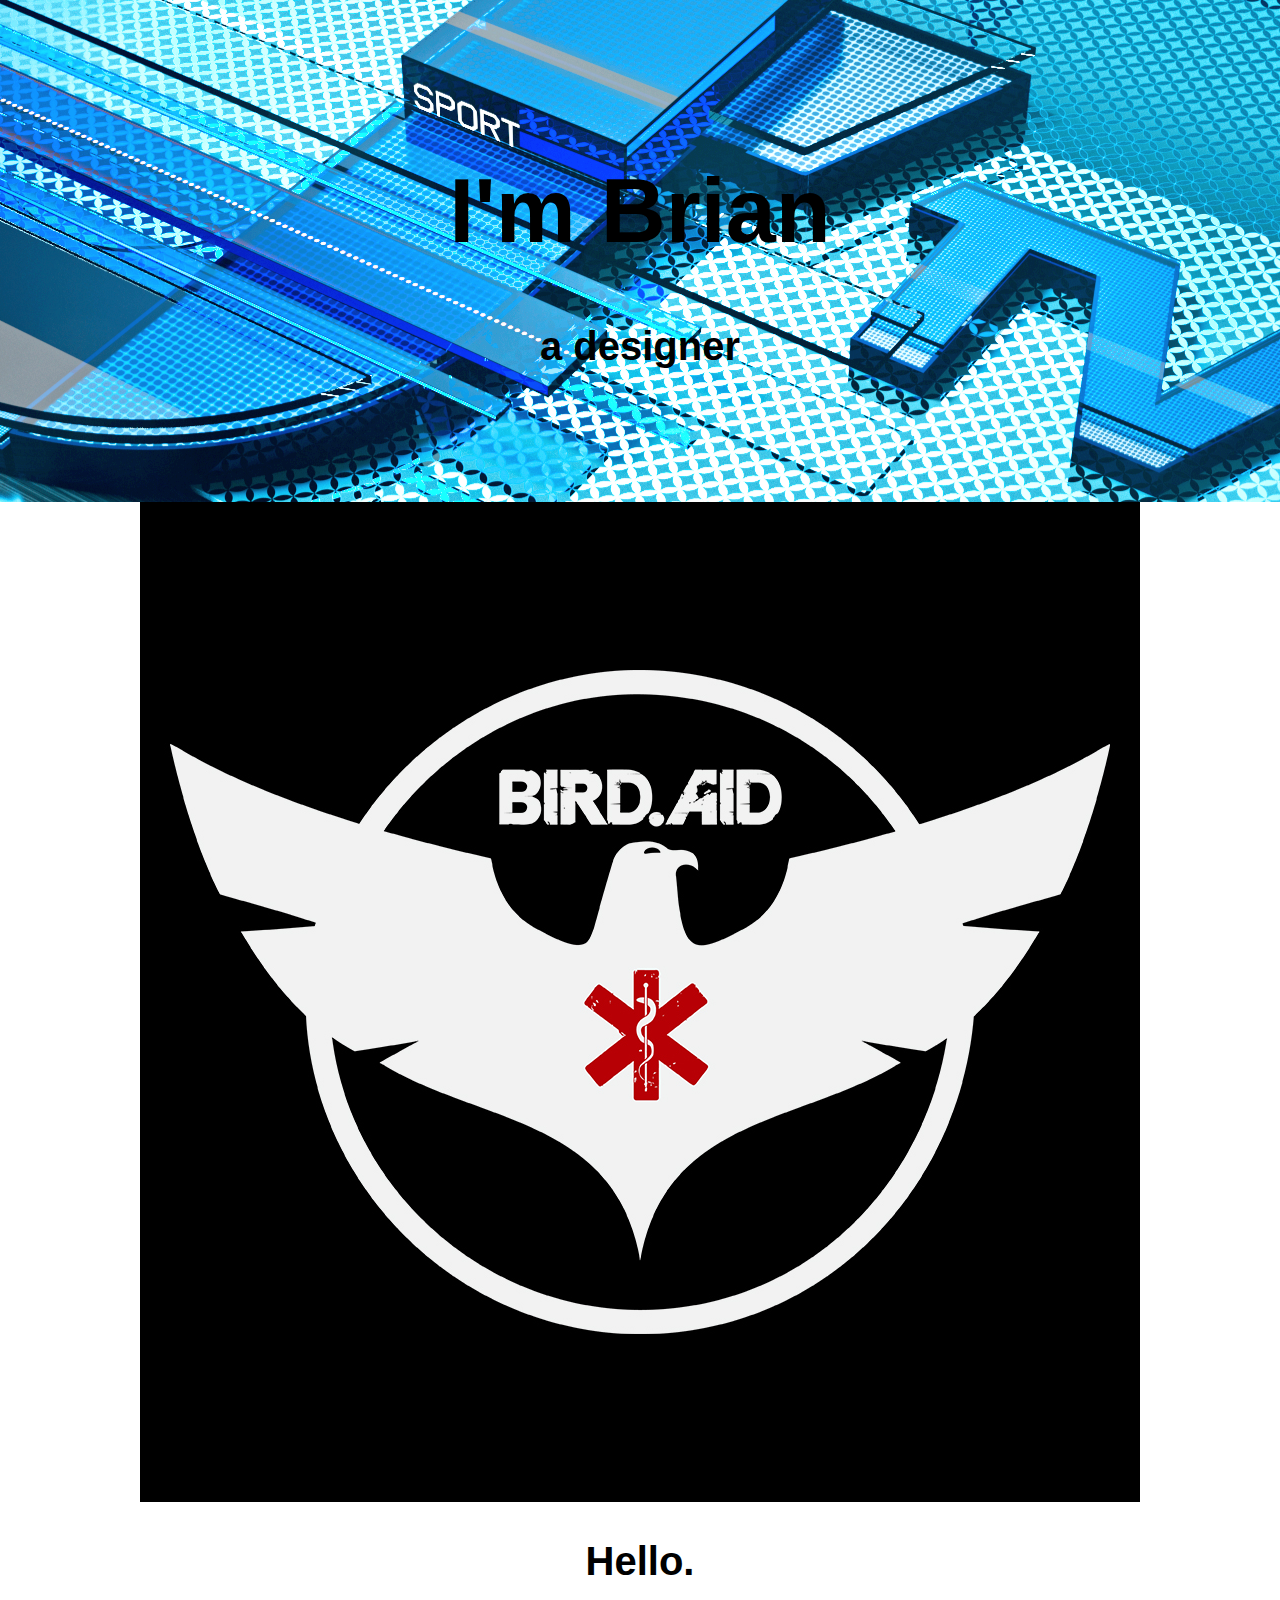
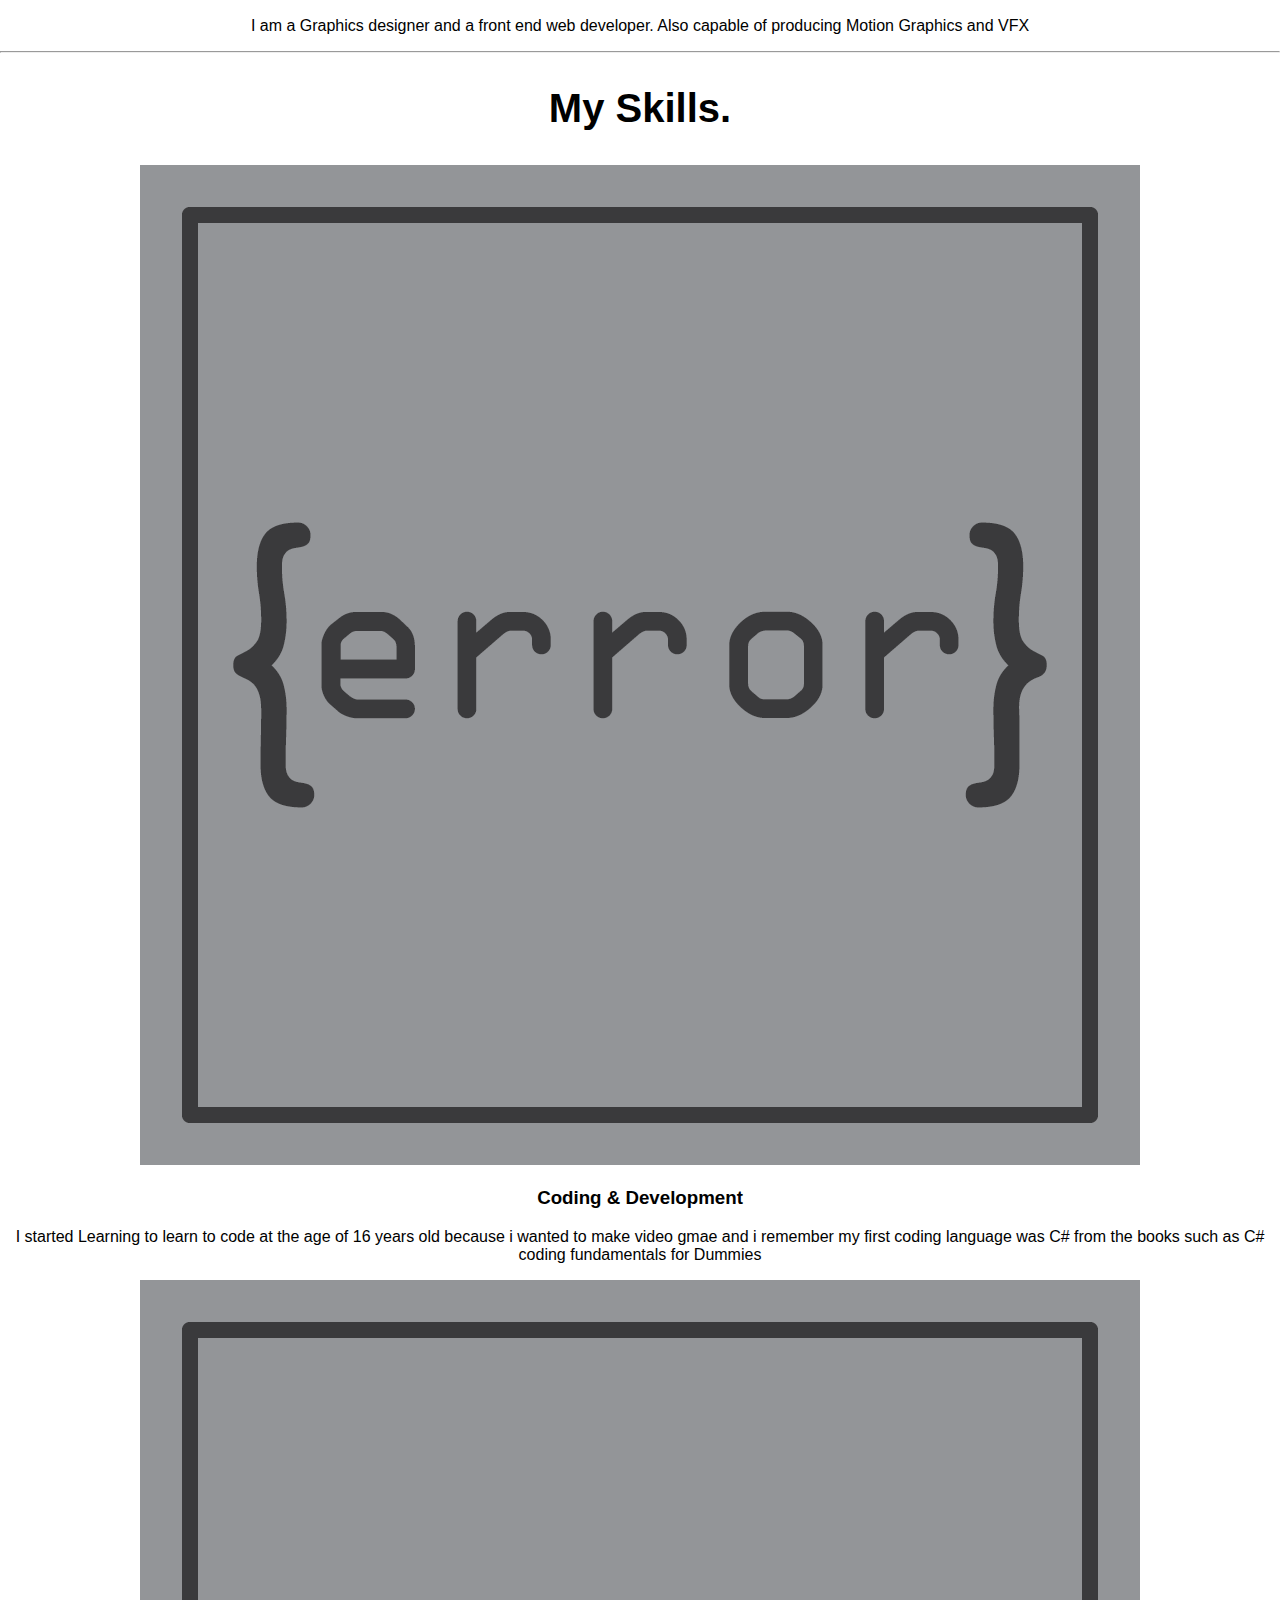
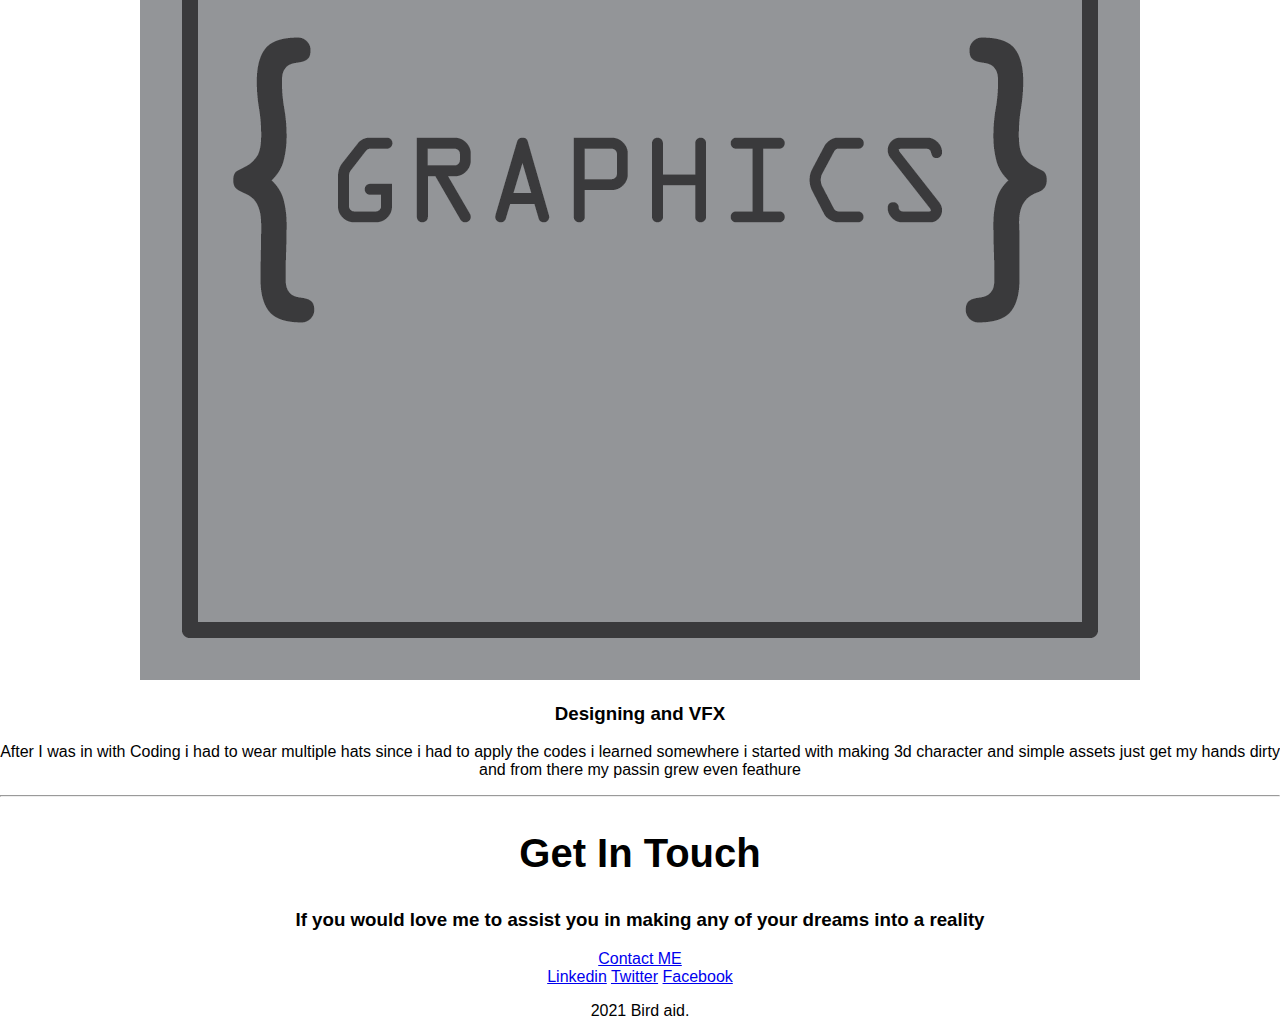
==== index.html @ 8dca455f "Add initial Warehouse website files" ====
<!doctype html>
<html>
<head>
<meta charset="utf-8">
<title>Bird Aid</title>
<link rel="stylesheet" href="css/styles.css">
<link rel="icon" href="icons/favicon.ico">
</head>

<body>

<div class="Top">
    <h1>I'm Brian</h1>
    <h2>a designer</h2>
</div>
<div class="middle">
    <div class="profile">
        <img class="profile-img" src="images/BA_Profile.jpg" alt="mylogo">
        <h2>Hello.</h2>
        <p>I am a Graphics designer and a front end web developer. Also capable of producing Motion Graphics and VFX </p>
    </div>
    <hr>
    <div class="skills">
        <h2>My Skills.</h2>
        <div class="skill-row">
            <img class="" src="icons/icons-01.png" alt="coding">
            <h3>Coding  & Development</h3>
            <p>I started Learning to learn to code at the age of 16 years old because i wanted to make video gmae and i remember my first coding language was C# from the books such as C# coding fundamentals for Dummies</p>
        </div>
        <div class="skill-row">
            <img class="" src="icons/icons-02.png" alt="graphics">
            <h3>Designing and VFX</h3>
            <p>After I was in with Coding i had to wear multiple hats since i had to apply the codes i learned somewhere i started with making 3d character and simple assets just get my hands dirty and from there my passin grew even feathure </p>
        </div>
    </div>
    <hr>
    <div class="contact-me">
        <h2>Get In Touch</h2>
        <h3>If you would love me to assist you in making any of your dreams into a reality</h3>
        <a class="btn" href="gmail.com/bird-aid/">Contact ME</a>
    </div>
</div>
    
<div class="bottom">
    <a class="footer-link" href="https://ww.linkedin.com/">Linkedin</a>    
    <a class="footer-link" href="https://ww.twitter.com/">Twitter</a>    
    <a class="footer-link" href="https://ww.facebook.com/">Facebook</a>
    <p> 2021 Bird aid.</p>
</div>
</body>
</html>
---- css/styles.css ----
@charset "utf-8";
/* CSS Document */

/*colors*/
/*#142850*/
/*#27496d*/
/*#0c7b93*/
/*#00a8cc*/

body {
    margin: 0;
    text-align: center;
    font-family: sans-serif;
}

h1 {
    font-size: 90px;
}

h2 {
    font-family: ;
    font-size: 2.5rem;
}

h3 {
    font-family: ;
}
.Top {
    background-image: url("../images/Rnd_ChanneliD_00.png");
    background-position: center;
    padding: 100px 0;
}

.middle {
}

.bottom {
}
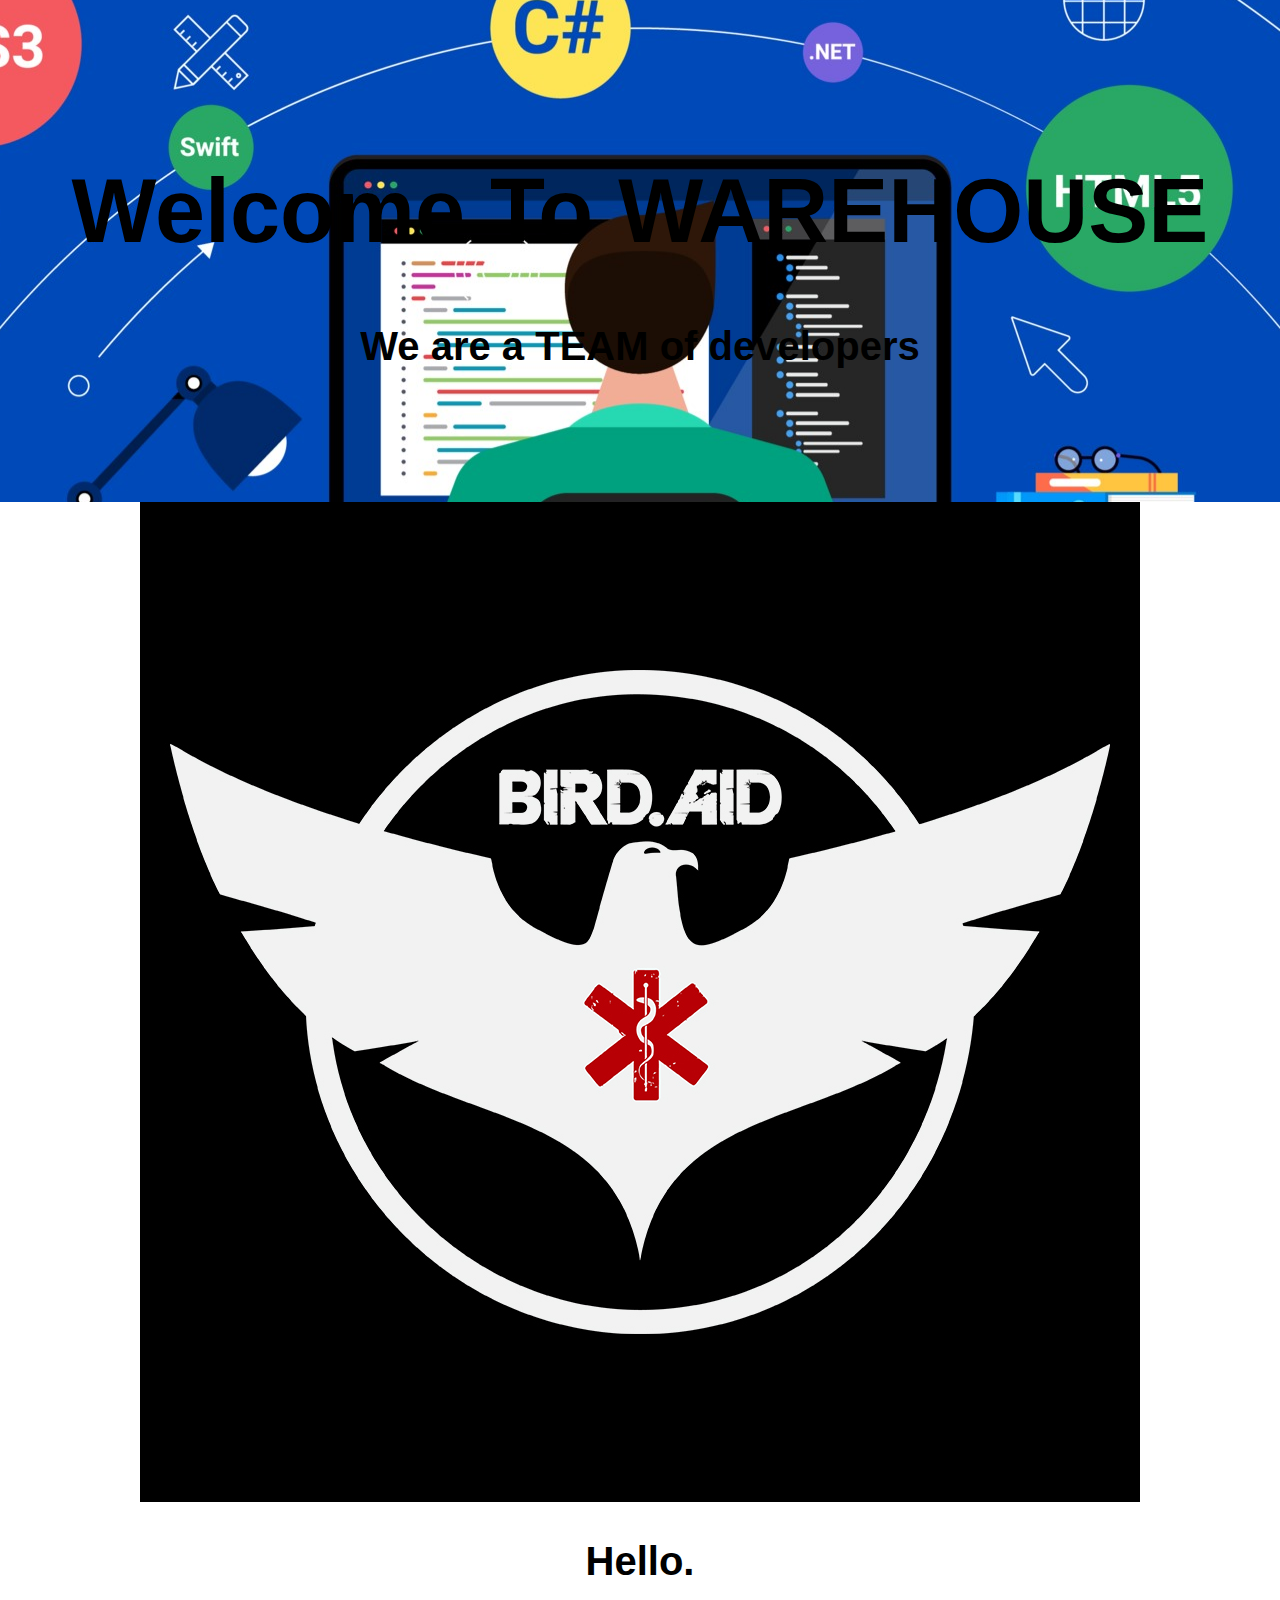
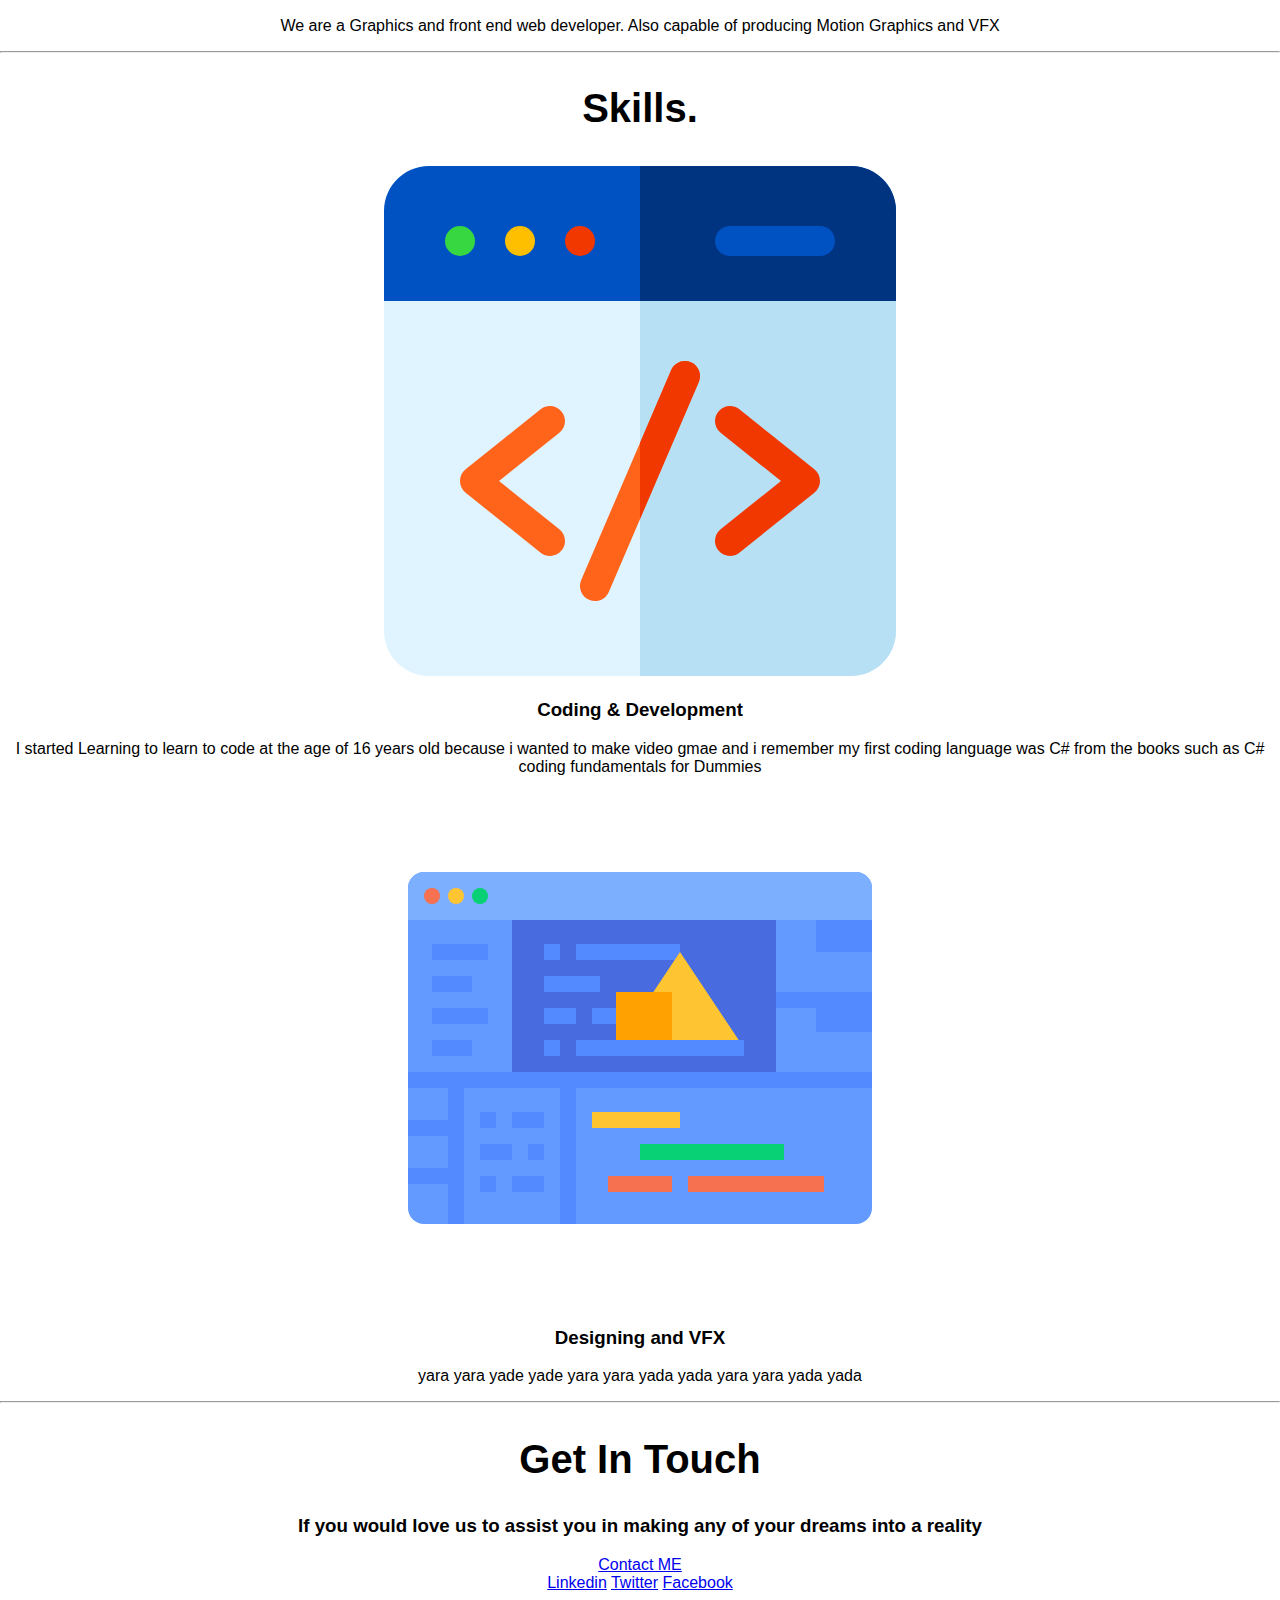
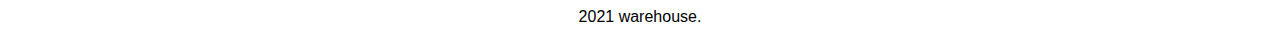
==== commit bfcadc10: "information update" ====
--- a/index.html
+++ b/index.html
@@ -1,51 +1,51 @@
-<!doctype html>
-<html>
-<head>
-<meta charset="utf-8">
-<title>Bird Aid</title>
-<link rel="stylesheet" href="css/styles.css">
-<link rel="icon" href="icons/favicon.ico">
-</head>
-
-<body>
-
-<div class="Top">
-    <h1>I'm Brian</h1>
-    <h2>a designer</h2>
-</div>
-<div class="middle">
-    <div class="profile">
-        <img class="profile-img" src="images/BA_Profile.jpg" alt="mylogo">
-        <h2>Hello.</h2>
-        <p>I am a Graphics designer and a front end web developer. Also capable of producing Motion Graphics and VFX </p>
-    </div>
-    <hr>
-    <div class="skills">
-        <h2>My Skills.</h2>
-        <div class="skill-row">
-            <img class="" src="icons/icons-01.png" alt="coding">
-            <h3>Coding  & Development</h3>
-            <p>I started Learning to learn to code at the age of 16 years old because i wanted to make video gmae and i remember my first coding language was C# from the books such as C# coding fundamentals for Dummies</p>
-        </div>
-        <div class="skill-row">
-            <img class="" src="icons/icons-02.png" alt="graphics">
-            <h3>Designing and VFX</h3>
-            <p>After I was in with Coding i had to wear multiple hats since i had to apply the codes i learned somewhere i started with making 3d character and simple assets just get my hands dirty and from there my passin grew even feathure </p>
-        </div>
-    </div>
-    <hr>
-    <div class="contact-me">
-        <h2>Get In Touch</h2>
-        <h3>If you would love me to assist you in making any of your dreams into a reality</h3>
-        <a class="btn" href="gmail.com/bird-aid/">Contact ME</a>
-    </div>
-</div>
-    
-<div class="bottom">
-    <a class="footer-link" href="https://ww.linkedin.com/">Linkedin</a>    
-    <a class="footer-link" href="https://ww.twitter.com/">Twitter</a>    
-    <a class="footer-link" href="https://ww.facebook.com/">Facebook</a>
-    <p> 2021 Bird aid.</p>
-</div>
-</body>
-</html>
+<!doctype html>
+<html>
+<head>
+<meta charset="utf-8">
+<title>Bird Aid</title>
+<link rel="stylesheet" href="css/styles.css">
+<link rel="icon" href="icons/favicon.ico">
+</head>
+
+<body>
+
+<div class="Top">
+    <h1>Welcome To WAREHOUSE</h1>
+    <h2>We are a TEAM of developers</h2>
+</div>
+<div class="middle">
+    <div class="profile">
+        <img class="profile-img" src="images/BA_Profile.jpg" alt="mylogo">
+        <h2>Hello.</h2>
+        <p>We are a Graphics and front end web developer. Also capable of producing Motion Graphics and VFX </p>
+    </div>
+    <hr>
+    <div class="skills">
+        <h2>Skills.</h2>
+        <div class="skill-row">
+            <img class="" src="icons/web-development.svg" alt="coding">
+            <h3>Coding  & Development</h3>
+            <p>I started Learning to learn to code at the age of 16 years old because i wanted to make video gmae and i remember my first coding language was C# from the books such as C# coding fundamentals for Dummies</p>
+        </div>
+        <div class="skill-row">
+            <img class="" src="icons/motion-graphic.svg" alt="graphics">
+            <h3>Designing and VFX</h3>
+            <p> yara yara yade yade yara yara yada yada yara yara yada yada  </p>
+        </div>
+    </div>
+    <hr>
+    <div class="contact-me">
+        <h2>Get In Touch</h2>
+        <h3>If you would love us to assist you in making any of your dreams into a reality</h3>
+        <a class="btn" href="gmail.com/bird-aid/">Contact ME</a>
+    </div>
+</div>
+    
+<div class="bottom">
+    <a class="footer-link" href="https://ww.linkedin.com/">Linkedin</a>    
+    <a class="footer-link" href="https://ww.twitter.com/">Twitter</a>    
+    <a class="footer-link" href="https://ww.facebook.com/">Facebook</a>
+    <p> 2021 warehouse.</p>
+</div>
+</body>
+</html>
--- a/css/styles.css
+++ b/css/styles.css
@@ -1,38 +1,38 @@
-@charset "utf-8";
-/* CSS Document */
-
-/*colors*/
-/*#142850*/
-/*#27496d*/
-/*#0c7b93*/
-/*#00a8cc*/
-
-body {
-    margin: 0;
-    text-align: center;
-    font-family: sans-serif;
-}
-
-h1 {
-    font-size: 90px;
-}
-
-h2 {
-    font-family: ;
-    font-size: 2.5rem;
-}
-
-h3 {
-    font-family: ;
-}
-.Top {
-    background-image: url("../images/Rnd_ChanneliD_00.png");
-    background-position: center;
-    padding: 100px 0;
-}
-
-.middle {
-}
-
-.bottom {
+@charset "utf-8";
+/* CSS Document */
+
+/*colors*/
+/*#142850*/
+/*#27496d*/
+/*#0c7b93*/
+/*#00a8cc*/
+
+body {
+    margin: 0;
+    text-align: center;
+    font-family: sans-serif;
+}
+
+h1 {
+    font-size: 90px;
+}
+
+h2 {
+    font-family: ;
+    font-size: 2.5rem;
+}
+
+h3 {
+    font-family: ;
+}
+.Top {
+    background-image: url("../images/Web_Programmer_01_generated.jpg");
+    background-position: center;
+    padding: 100px 0;
+}
+
+.middle {
+}
+
+.bottom {
 }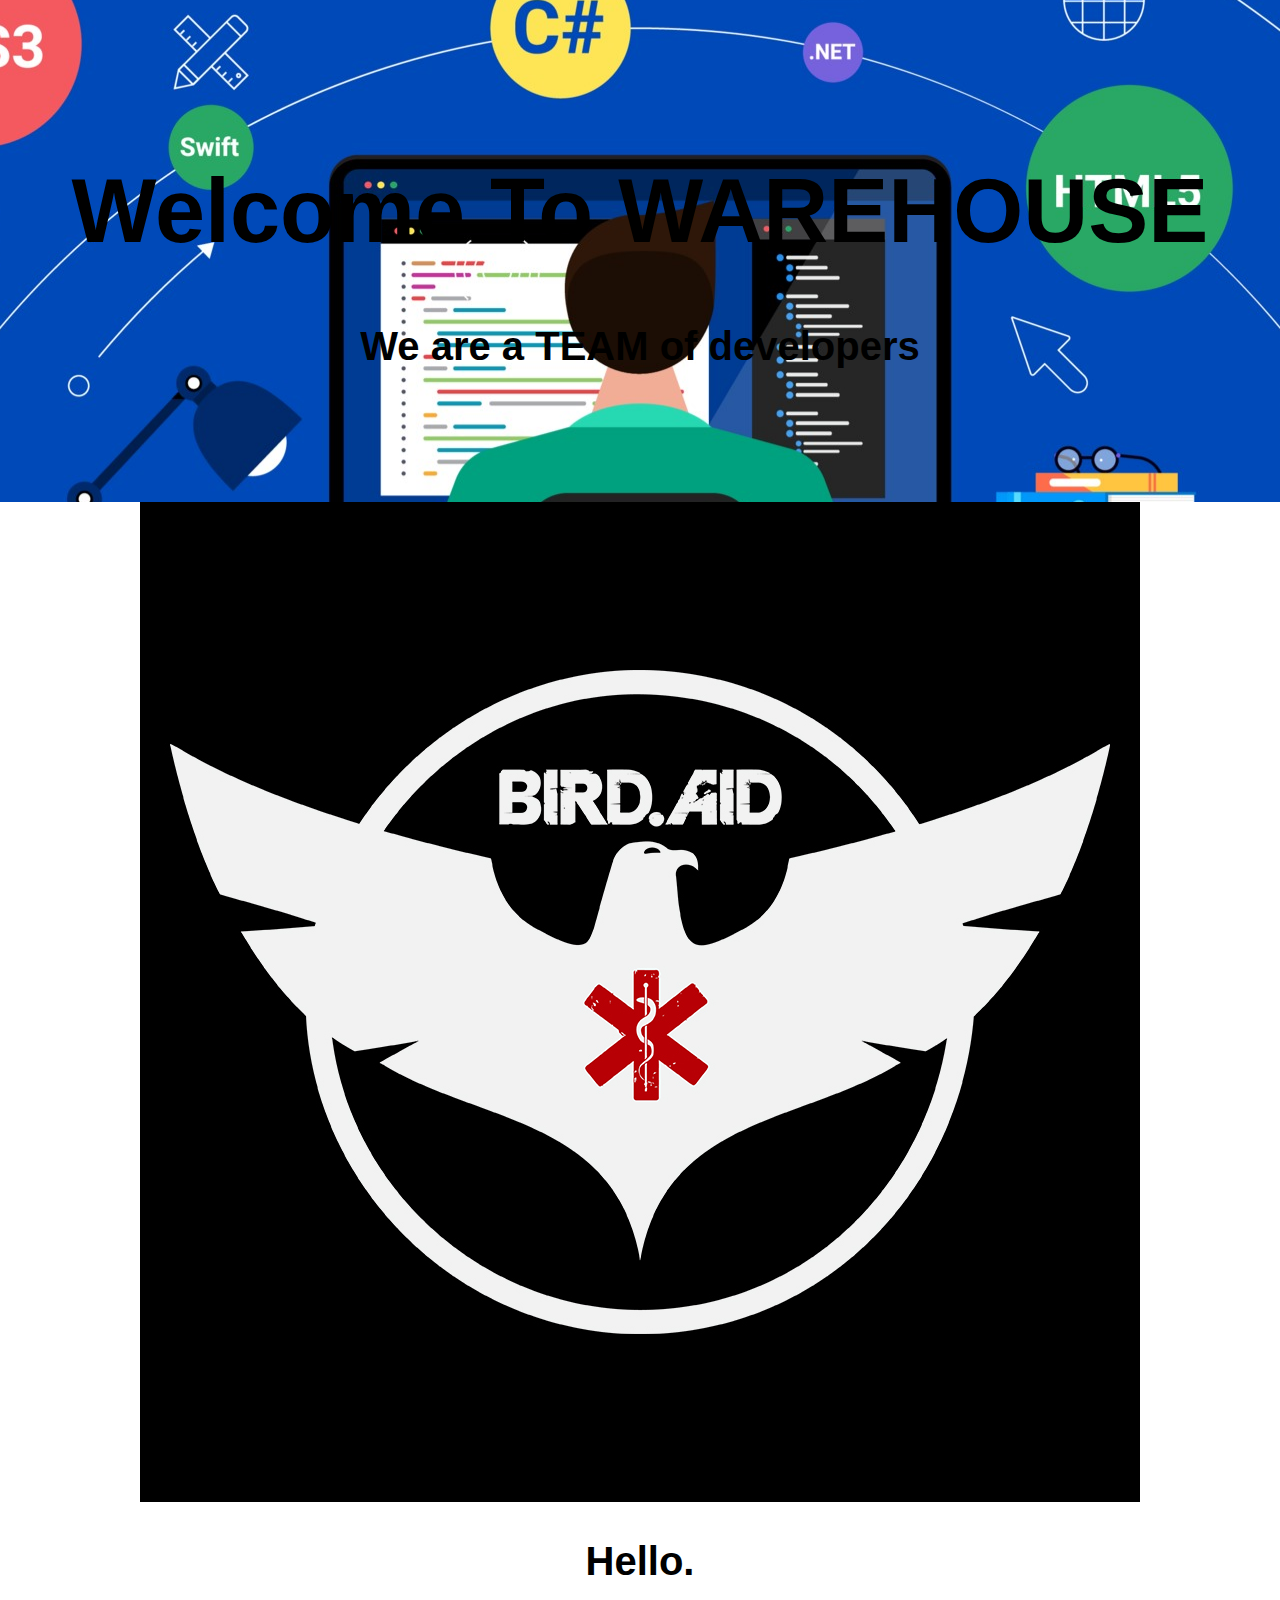
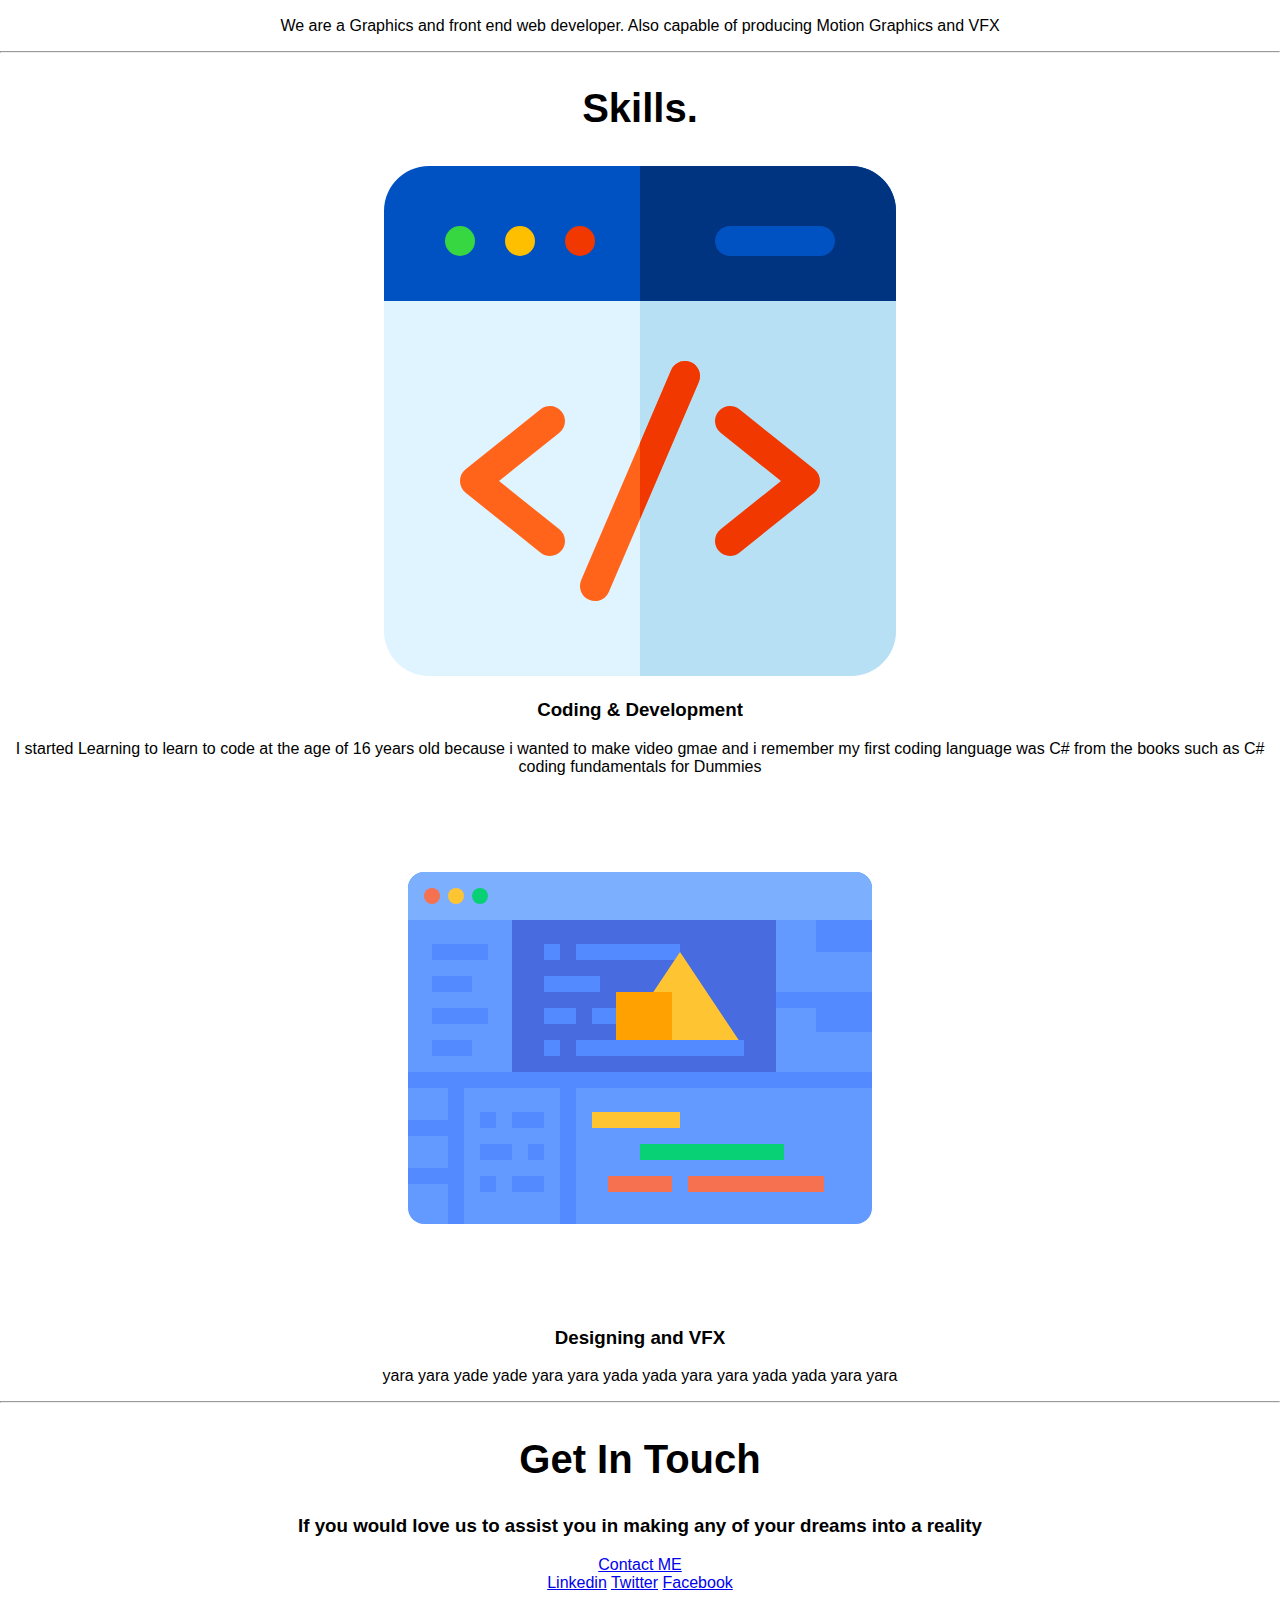
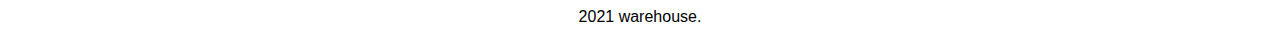
==== commit 6bbb88f0: "local change to online" ====
--- a/index.html
+++ b/index.html
@@ -30,7 +30,7 @@
         <div class="skill-row">
             <img class="" src="icons/motion-graphic.svg" alt="graphics">
             <h3>Designing and VFX</h3>
-            <p> yara yara yade yade yara yara yada yada yara yara yada yada  </p>
+            <p> yara yara yade yade yara yara yada yada yara yara yada yada yara yara </p>
         </div>
     </div>
     <hr>
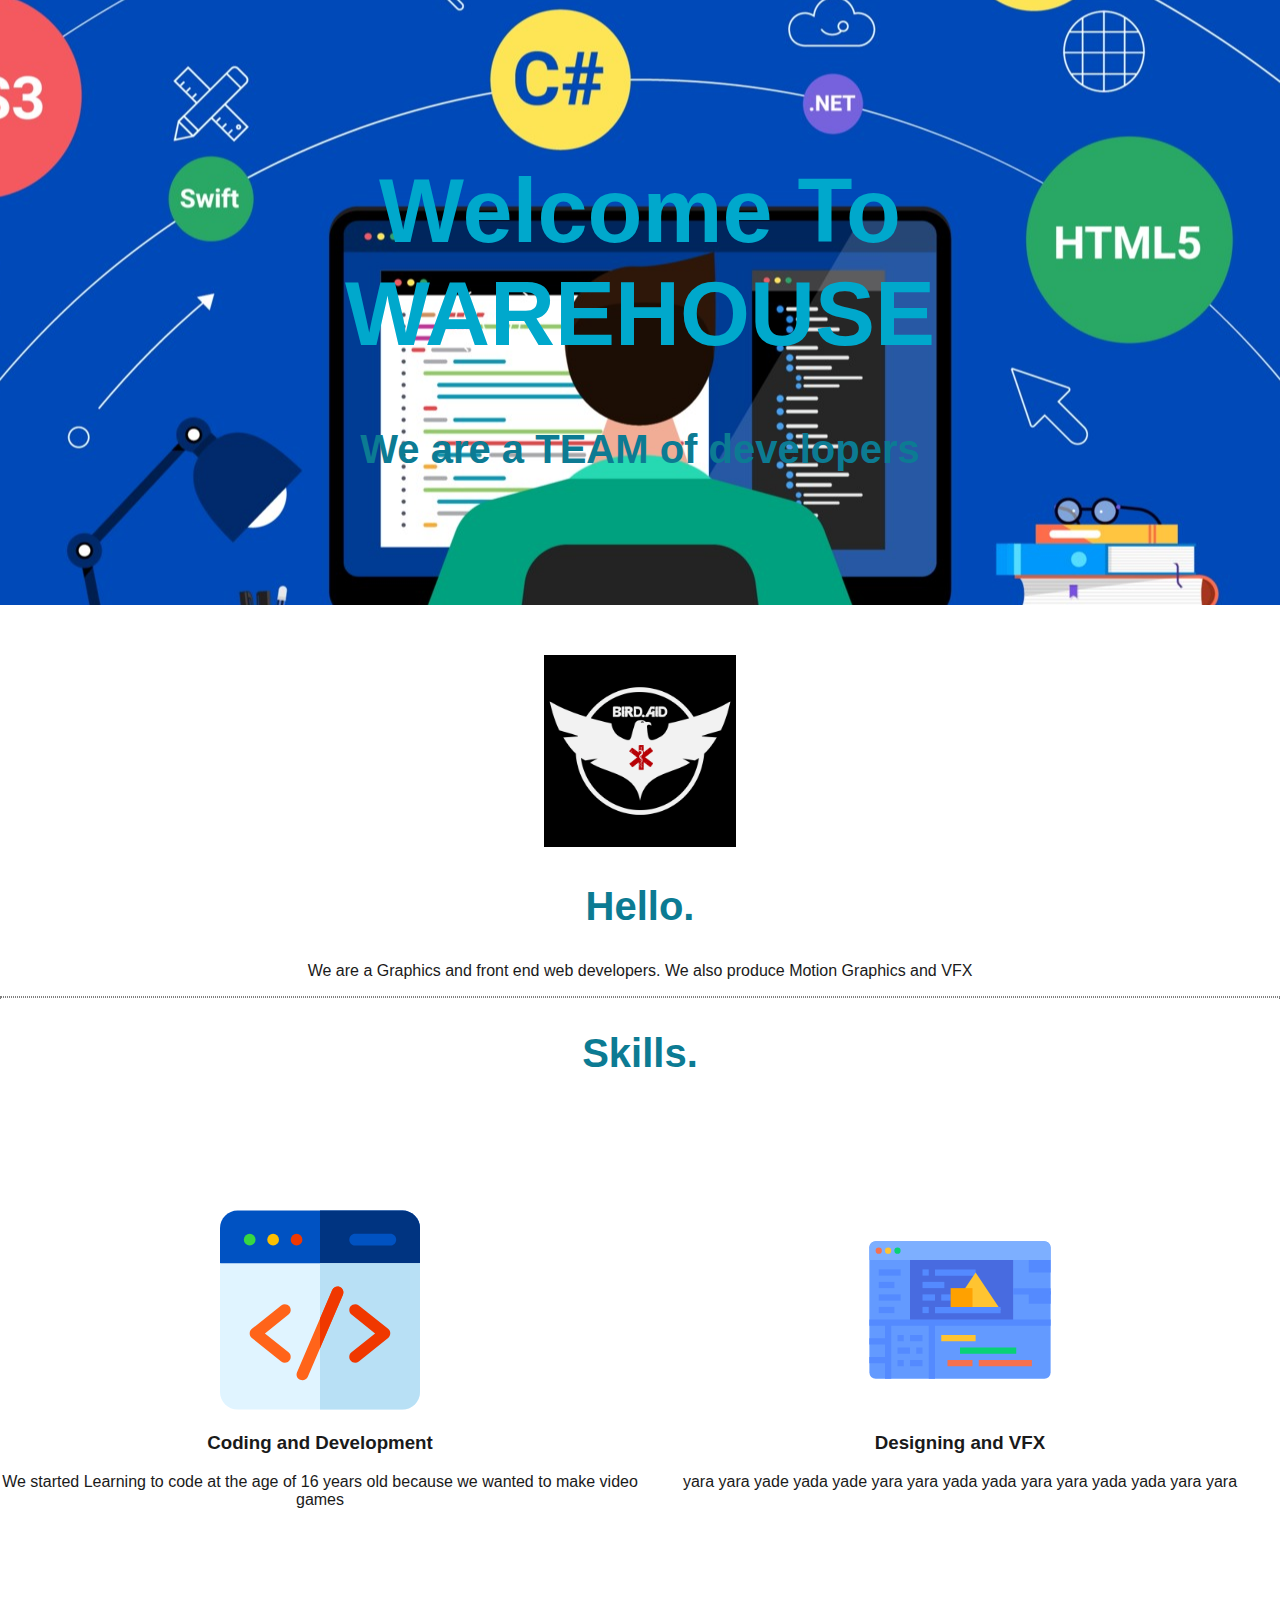
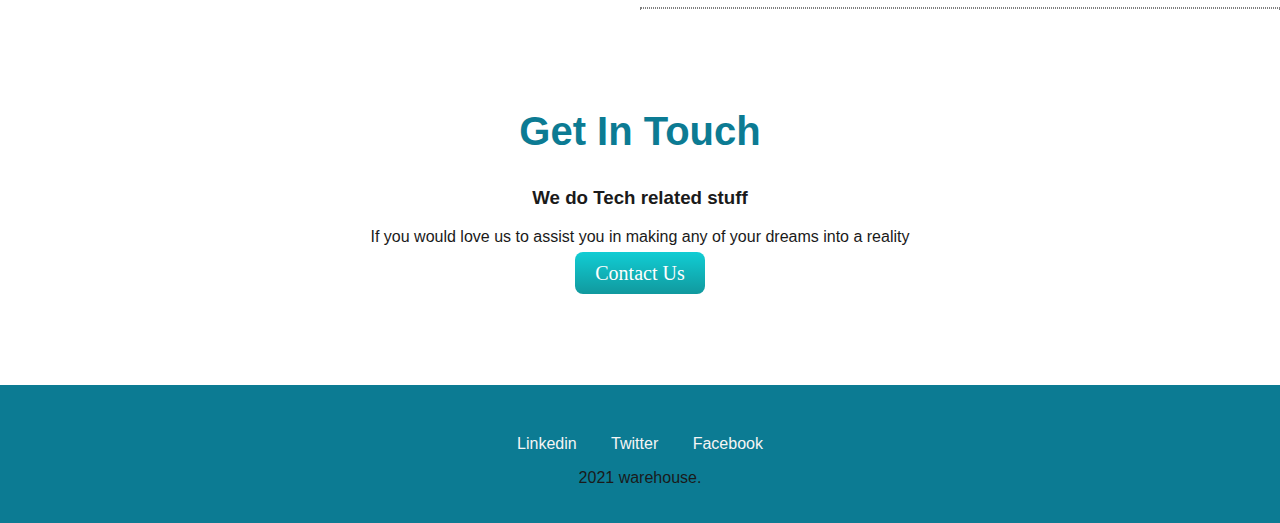
==== commit 740341f0: "newchanges" ====
--- a/index.html
+++ b/index.html
@@ -1,51 +1,61 @@
-<!doctype html>
-<html>
-<head>
-<meta charset="utf-8">
-<title>Bird Aid</title>
-<link rel="stylesheet" href="css/styles.css">
-<link rel="icon" href="icons/favicon.ico">
-</head>
-
-<body>
-
-<div class="Top">
-    <h1>Welcome To WAREHOUSE</h1>
-    <h2>We are a TEAM of developers</h2>
-</div>
-<div class="middle">
-    <div class="profile">
-        <img class="profile-img" src="images/BA_Profile.jpg" alt="mylogo">
-        <h2>Hello.</h2>
-        <p>We are a Graphics and front end web developer. Also capable of producing Motion Graphics and VFX </p>
-    </div>
-    <hr>
-    <div class="skills">
-        <h2>Skills.</h2>
-        <div class="skill-row">
-            <img class="" src="icons/web-development.svg" alt="coding">
-            <h3>Coding  & Development</h3>
-            <p>I started Learning to learn to code at the age of 16 years old because i wanted to make video gmae and i remember my first coding language was C# from the books such as C# coding fundamentals for Dummies</p>
-        </div>
-        <div class="skill-row">
-            <img class="" src="icons/motion-graphic.svg" alt="graphics">
-            <h3>Designing and VFX</h3>
-            <p> yara yara yade yade yara yara yada yada yara yara yada yada yara yara </p>
-        </div>
-    </div>
-    <hr>
-    <div class="contact-me">
-        <h2>Get In Touch</h2>
-        <h3>If you would love us to assist you in making any of your dreams into a reality</h3>
-        <a class="btn" href="gmail.com/bird-aid/">Contact ME</a>
-    </div>
-</div>
-    
-<div class="bottom">
-    <a class="footer-link" href="https://ww.linkedin.com/">Linkedin</a>    
-    <a class="footer-link" href="https://ww.twitter.com/">Twitter</a>    
-    <a class="footer-link" href="https://ww.facebook.com/">Facebook</a>
-    <p> 2021 warehouse.</p>
-</div>
-</body>
-</html>
+<!doctype html>
+<html>
+<head>
+<meta charset="utf-8">
+<title>Bird Aid</title>
+<link rel="stylesheet" href="css/styles.css">
+<link rel="icon" href="icons/favicon.ico">
+</head>
+
+<body>
+
+<div class="Top">
+    <h1>Welcome To WAREHOUSE</h1>
+    <h2>We are a TEAM of developers</h2>
+</div>
+<div class="middle">
+    <div class="intro">
+        <img class="profile-img" src="images/BA_Profile.jpg" alt="profilelogo">
+        <h2>Hello.</h2>
+        <p>We are a Graphics and front end web developers. We also produce Motion Graphics and VFX </p>
+    </div>
+    
+    <hr>
+    
+    <div class="skills">
+        <h2>Skills.</h2>
+        <div class="skill-row">
+            <img class="skill-img" src="icons/web-development.svg" alt="coding">
+            
+            <h3>Coding  and Development</h3>
+            <p>We started Learning to code at the age of 16 years old because we wanted to make video games</p>
+        
+        </div>
+        <div class="skill-row">
+            <img class="motion-img" src="icons/motion-graphic.svg" alt="graphics">
+            
+            <h3>Designing and VFX</h3>
+            <p> yara yara yade yada yade yara yara yada yada yara yara yada yada yara yara </p>
+        
+        </div>
+    </div>
+   
+    <hr>
+    
+    <div class="contact-us">
+        <div class="footer-content">
+        <h2>Get In Touch</h2>
+        <h3>We do Tech related stuff</h3>
+        <p class="contact-message">If you would love us to assist you in making any of your dreams into a reality</p>
+        <a class="btn" href="gmail.com/bird-aid/">Contact Us</a>
+        </div>
+    </div>
+</div>
+<footer class="bottom">
+    <a class="footer-link" href="https://ww.linkedin.com/">Linkedin</a>    
+    <a class="footer-link" href="https://ww.twitter.com/">Twitter</a>    
+    <a class="footer-link" href="https://ww.facebook.com/">Facebook</a>
+    <p> 2021 warehouse.</p>
+</footer>
+</body>
+</html>
--- a/css/styles.css
+++ b/css/styles.css
@@ -1,38 +1,111 @@
-@charset "utf-8";
-/* CSS Document */
-
-/*colors*/
-/*#142850*/
-/*#27496d*/
-/*#0c7b93*/
-/*#00a8cc*/
-
-body {
-    margin: 0;
-    text-align: center;
-    font-family: sans-serif;
-}
-
-h1 {
-    font-size: 90px;
-}
-
-h2 {
-    font-family: ;
-    font-size: 2.5rem;
-}
-
-h3 {
-    font-family: ;
-}
-.Top {
-    background-image: url("../images/Web_Programmer_01_generated.jpg");
-    background-position: center;
-    padding: 100px 0;
-}
-
-.middle {
-}
-
-.bottom {
+@charset "utf-8";
+/* CSS Document */
+
+/*colors*/
+/*#142850*/
+/*#27496d*/
+/*#0c7b93*/
+/*#00a8cc*/
+
+body {
+    margin: 0;
+    padding: 0;
+    text-align: center;
+    font-family: 'Roboto' ,sans-serif;
+    color: #1A1A1A;
+}
+
+h1 {
+    font-size: 90px;
+    color: #00a8cc;
+}
+
+h2 {
+    font-family: 'Roboto' ,sans-serif ;
+    font-size: 2.5rem;
+    color: #0c7b93;
+}
+
+h3 {
+    font-family: 'Roboto' ,sans-serif ;
+}
+
+hr {
+    border: dotted grey 1px;
+}
+
+a {
+    color: whitesmoke;
+    text-decoration: none;
+    font-family: 'Roboto' ,sans-serif ;
+    margin: 10px 15px;
+}
+
+a:hover {
+    color: #0c7b93;
+}
+
+.Top {
+    background-image: url("../images/Web_Programmer_01_generated.jpg");
+    background-position: center;
+    padding: 100px 15%;
+    position: relative
+}
+
+.middle {
+    margin: 50px 0;
+}
+
+.bottom {
+    background-color: #0c7b93;
+    padding: 50px 0 20px;
+}
+
+.profile-img {
+    width: 15%;
+}
+
+.skill-row {
+    width: 50%;
+    margin: 100px auto;
+    float: left;
+}
+.skill-img {
+    width: 200px;
+}
+
+.motion-img {
+    width: 200px;
+}
+
+.contact-us {
+    margin: 100px 0;
+}
+
+.btn {
+    background: #11cdd44;
+    background-image:  -webkit-linear-gradient(top, #11cdd4, #11999e);
+    background-image:  -moz-linear-gradient(top, #11cdd4, #11999e);
+    background-image:  -ms-linear-gradient(top, #11cdd4, #11999e);
+    background-image:  -o-linear-gradient(top, #11cdd4, #11999e);
+    background-image:  linear-gradient(to bottom, #11cdd4, #11999e);
+    -webkit-border-radius: 8;
+    -moz-border-radius: 8;
+    border-radius: 8px;
+    font-family: 'Roboto';
+    color: #ffffff;
+    font-size: 20px;
+    padding: 10px 20px;
+    margin: 300px;
+    text-decoration: none;
+}
+
+.btn:hover {
+    background: #30e3cb;
+    background-image:  -webkit-linear-gradient(top, #30e3cb, #2bc4ad);
+    background-image:  -moz-linear-gradient(top, #30e3cb, #2bc4ad);
+    background-image:  -ms-linear-gradient(top, #30e3cb, #2bc4ad);
+    background-image:  -o-linear-gradient(top, #30e3cb, #2bc4ad);
+    background-image:  linear-gradient(to bottom, #30e3cb, #2bc4ad);
+    text-decoration: none;
 }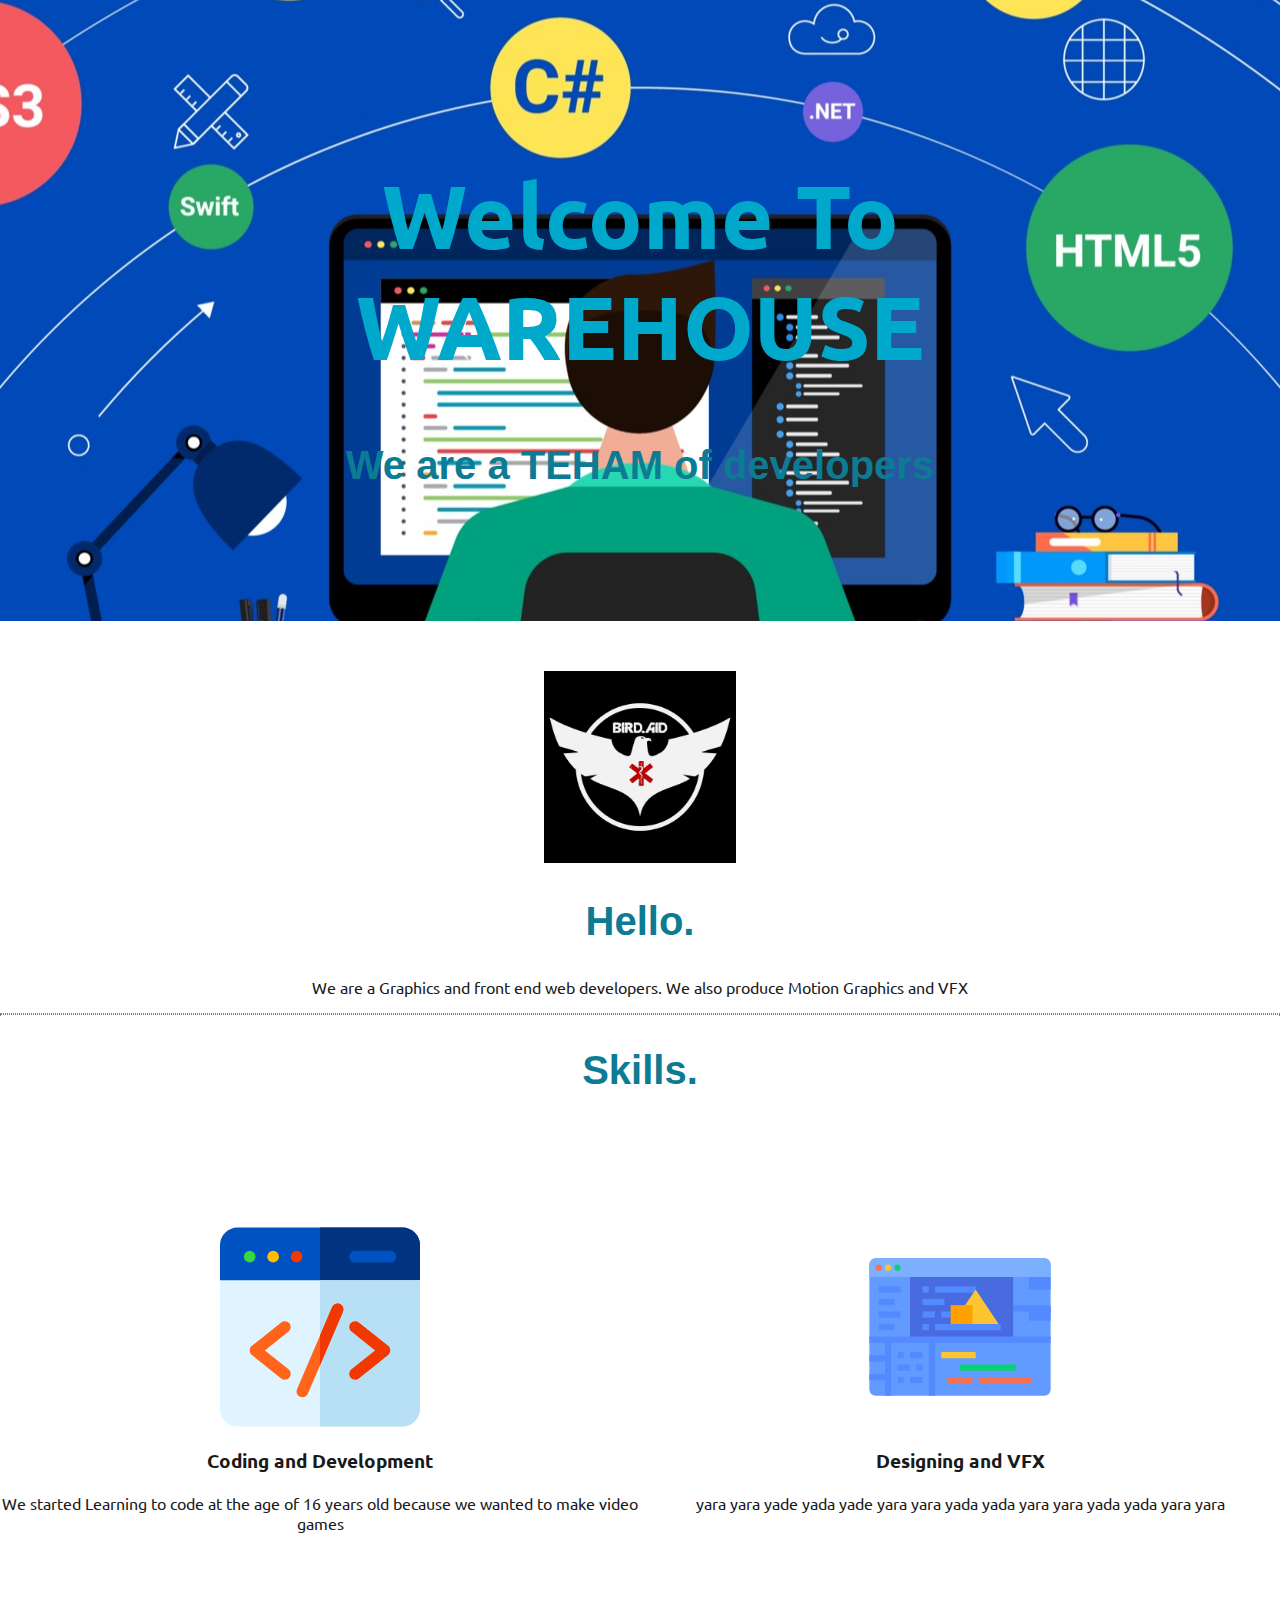
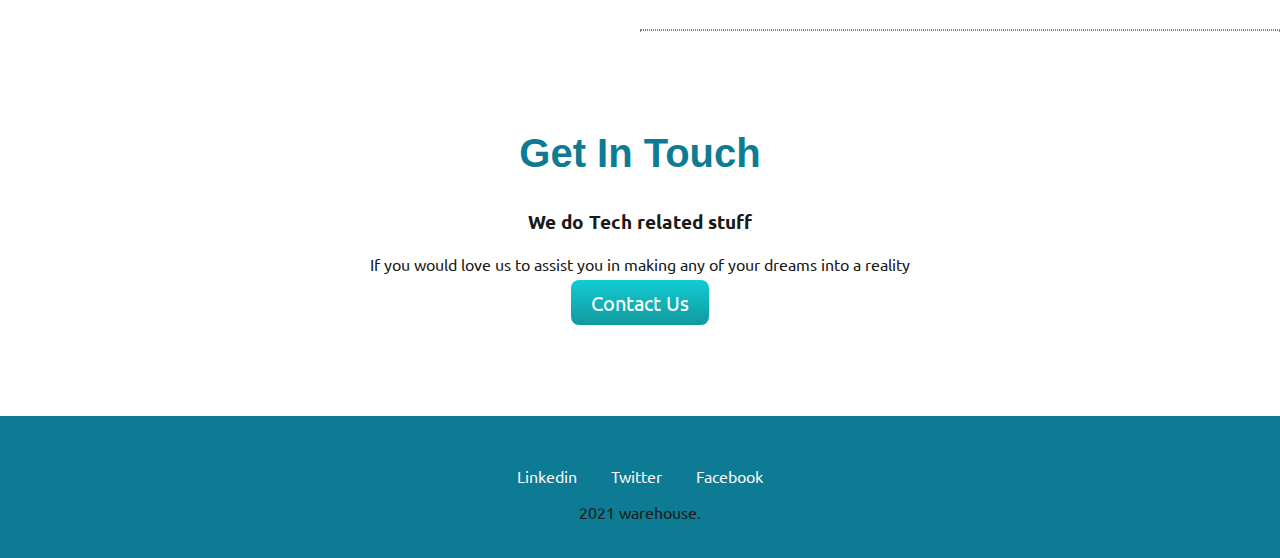
==== commit 8d933ebb: "changed font to Ubuntu" ====
--- a/index.html
+++ b/index.html
@@ -5,13 +5,15 @@
 <title>Bird Aid</title>
 <link rel="stylesheet" href="css/styles.css">
 <link rel="icon" href="icons/favicon.ico">
+<link rel="preconnect" href="https://fonts.gstatic.com">
+<link href="https://fonts.googleapis.com/css2?family=Ubuntu:wght@500;700&display=swap" rel="stylesheet">
 </head>
 
 <body>
 
 <div class="Top">
     <h1>Welcome To WAREHOUSE</h1>
-    <h2>We are a TEAM of developers</h2>
+    <h2>We are a TEHAM of developers</h2>
 </div>
 <div class="middle">
     <div class="intro">
@@ -19,29 +21,29 @@
         <h2>Hello.</h2>
         <p>We are a Graphics and front end web developers. We also produce Motion Graphics and VFX </p>
     </div>
-    
+
     <hr>
-    
+
     <div class="skills">
         <h2>Skills.</h2>
         <div class="skill-row">
             <img class="skill-img" src="icons/web-development.svg" alt="coding">
-            
+
             <h3>Coding  and Development</h3>
             <p>We started Learning to code at the age of 16 years old because we wanted to make video games</p>
-        
+
         </div>
         <div class="skill-row">
             <img class="motion-img" src="icons/motion-graphic.svg" alt="graphics">
-            
+
             <h3>Designing and VFX</h3>
             <p> yara yara yade yada yade yara yara yada yada yara yara yada yada yara yara </p>
-        
+
         </div>
     </div>
-   
+
     <hr>
-    
+
     <div class="contact-us">
         <div class="footer-content">
         <h2>Get In Touch</h2>
@@ -52,8 +54,8 @@
     </div>
 </div>
 <footer class="bottom">
-    <a class="footer-link" href="https://ww.linkedin.com/">Linkedin</a>    
-    <a class="footer-link" href="https://ww.twitter.com/">Twitter</a>    
+    <a class="footer-link" href="https://ww.linkedin.com/">Linkedin</a>
+    <a class="footer-link" href="https://ww.twitter.com/">Twitter</a>
     <a class="footer-link" href="https://ww.facebook.com/">Facebook</a>
     <p> 2021 warehouse.</p>
 </footer>
--- a/css/styles.css
+++ b/css/styles.css
@@ -11,7 +11,7 @@
     margin: 0;
     padding: 0;
     text-align: center;
-    font-family: 'Roboto' ,sans-serif;
+    font-family: 'Ubuntu' ,sans-serif;
     color: #1A1A1A;
 }
 
@@ -27,7 +27,7 @@
 }
 
 h3 {
-    font-family: 'Roboto' ,sans-serif ;
+    font-family: 'Ubuntu' ,sans-serif ;
 }
 
 hr {
@@ -37,7 +37,7 @@
 a {
     color: whitesmoke;
     text-decoration: none;
-    font-family: 'Roboto' ,sans-serif ;
+    font-family: 'Ubuntu' ,sans-serif ;
     margin: 10px 15px;
 }
 
@@ -92,7 +92,7 @@
     -webkit-border-radius: 8;
     -moz-border-radius: 8;
     border-radius: 8px;
-    font-family: 'Roboto';
+    font-family: 'Ubuntu' sans-serif;
     color: #ffffff;
     font-size: 20px;
     padding: 10px 20px;
@@ -108,4 +108,4 @@
     background-image:  -o-linear-gradient(top, #30e3cb, #2bc4ad);
     background-image:  linear-gradient(to bottom, #30e3cb, #2bc4ad);
     text-decoration: none;
-}+}
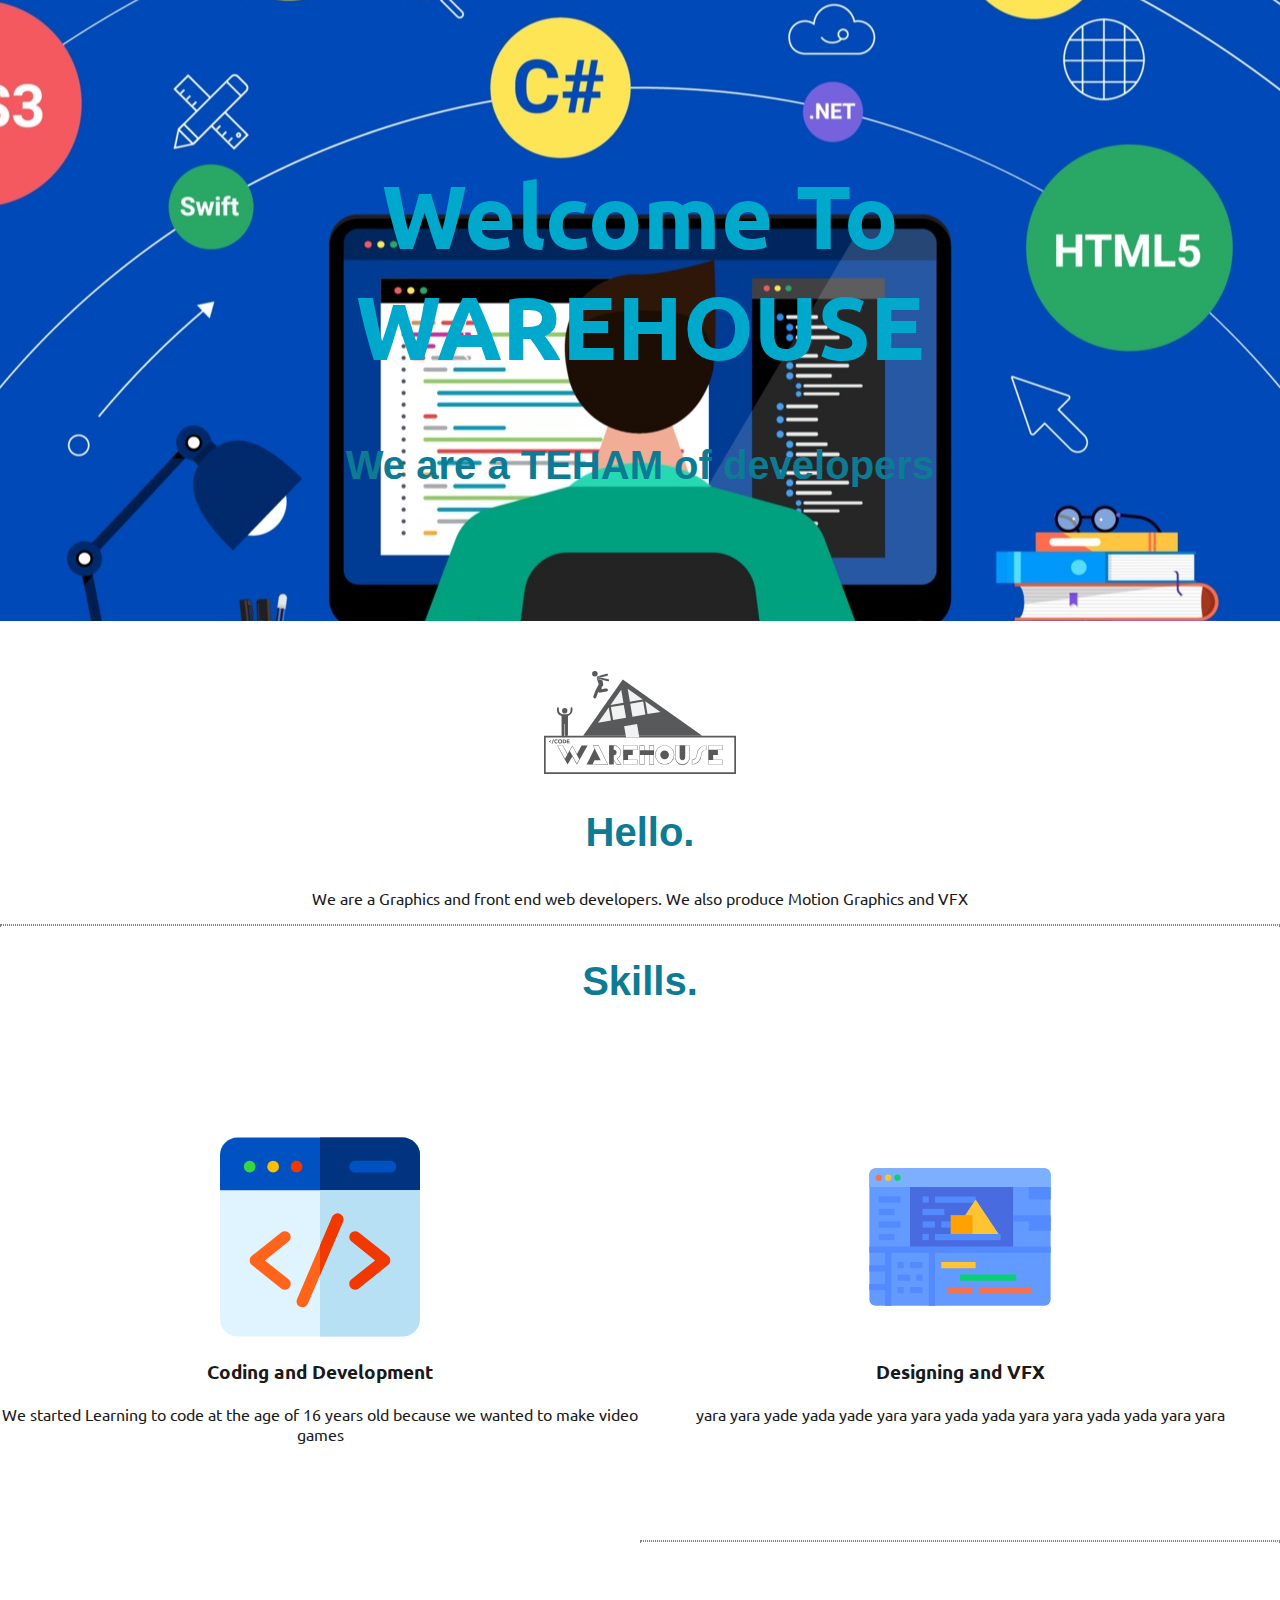
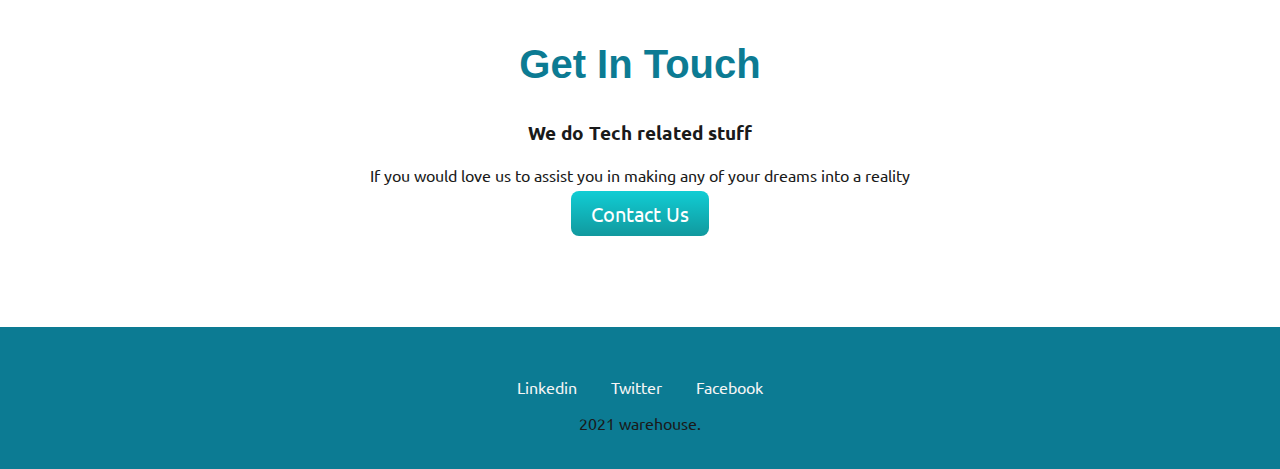
==== commit 6b34a261: "added new logo and changed the html" ====
--- a/index.html
+++ b/index.html
@@ -17,7 +17,7 @@
 </div>
 <div class="middle">
     <div class="intro">
-        <img class="profile-img" src="images/BA_Profile.jpg" alt="profilelogo">
+        <img class="profile-img" src="images/Grey_warehouse.svg" alt="profilelogo">
         <h2>Hello.</h2>
         <p>We are a Graphics and front end web developers. We also produce Motion Graphics and VFX </p>
     </div>
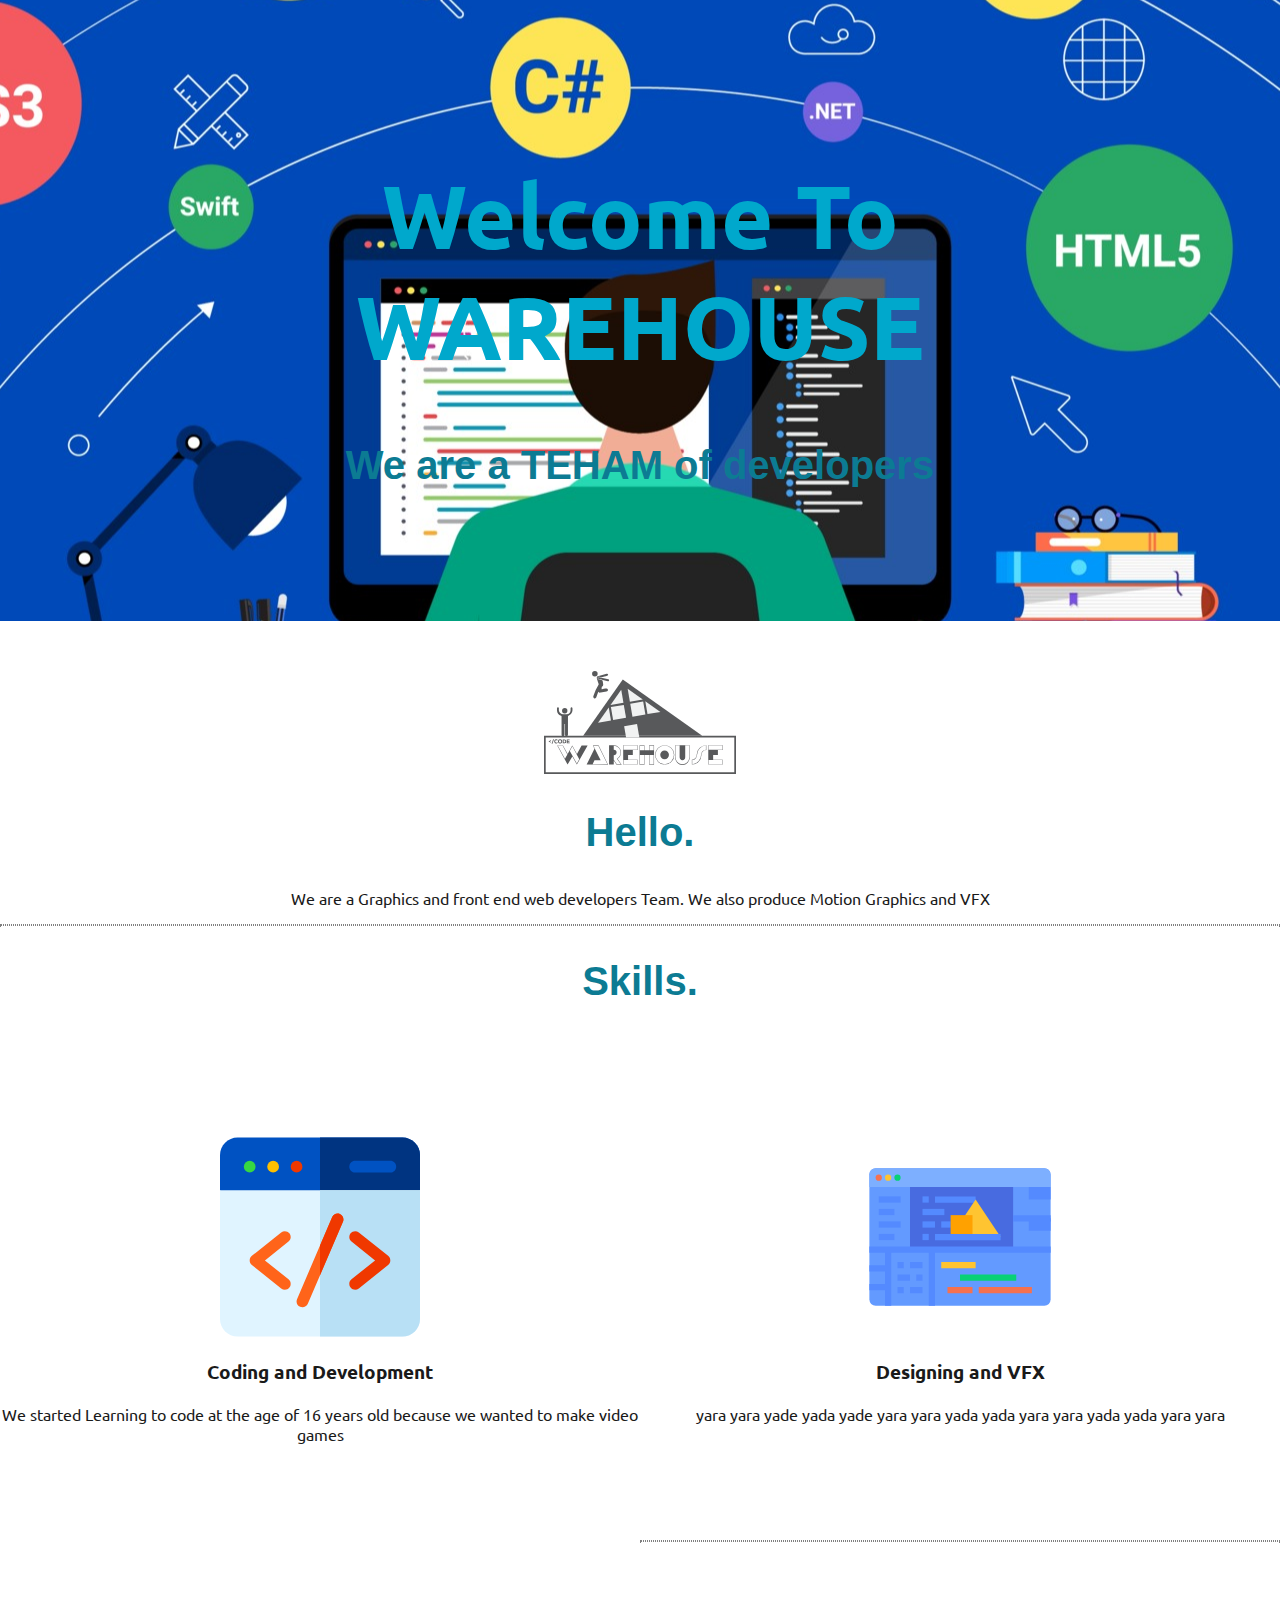
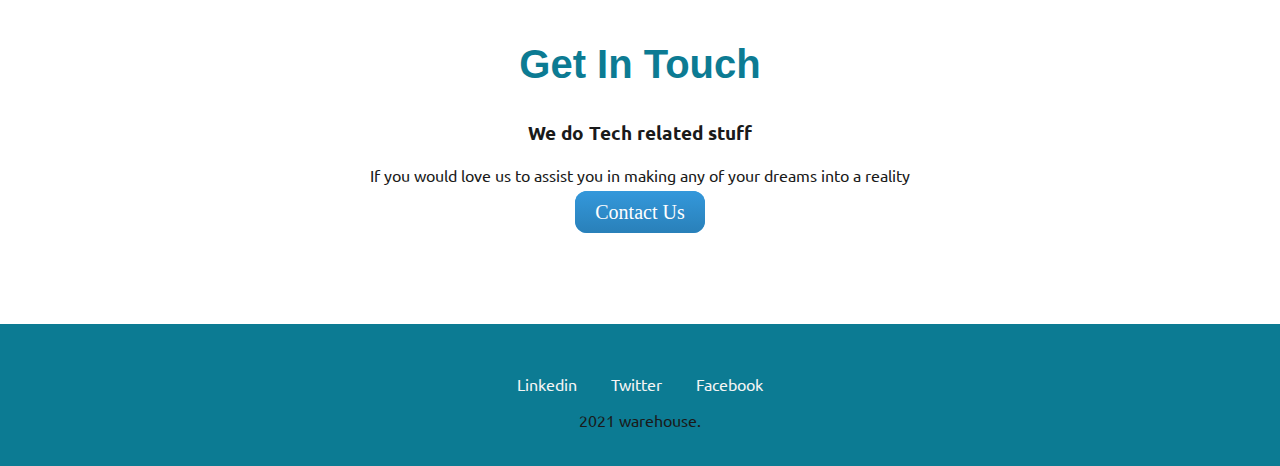
==== commit 4aab06ce: "text error correction" ====
--- a/index.html
+++ b/index.html
@@ -19,7 +19,7 @@
     <div class="intro">
         <img class="profile-img" src="images/Grey_warehouse.svg" alt="profilelogo">
         <h2>Hello.</h2>
-        <p>We are a Graphics and front end web developers. We also produce Motion Graphics and VFX </p>
+        <p>We are a Graphics and front end web developers Team. We also produce Motion Graphics and VFX </p>
     </div>
 
     <hr>
--- a/css/styles.css
+++ b/css/styles.css
@@ -83,29 +83,28 @@
 }
 
 .btn {
-    background: #11cdd44;
-    background-image:  -webkit-linear-gradient(top, #11cdd4, #11999e);
-    background-image:  -moz-linear-gradient(top, #11cdd4, #11999e);
-    background-image:  -ms-linear-gradient(top, #11cdd4, #11999e);
-    background-image:  -o-linear-gradient(top, #11cdd4, #11999e);
-    background-image:  linear-gradient(to bottom, #11cdd4, #11999e);
-    -webkit-border-radius: 8;
-    -moz-border-radius: 8;
-    border-radius: 8px;
-    font-family: 'Ubuntu' sans-serif;
-    color: #ffffff;
-    font-size: 20px;
-    padding: 10px 20px;
-    margin: 300px;
-    text-decoration: none;
+  background: #3498db;
+  background-image: -webkit-linear-gradient(top, #3498db, #2980b9);
+  background-image: -moz-linear-gradient(top, #3498db, #2980b9);
+  background-image: -ms-linear-gradient(top, #3498db, #2980b9);
+  background-image: -o-linear-gradient(top, #3498db, #2980b9);
+  background-image: linear-gradient(to bottom, #3498db, #2980b9);
+  -webkit-border-radius: 12;
+  -moz-border-radius: 12;
+  border-radius: 12px;
+  font-family: Georgia;
+  color: #ffffff;
+  font-size: 20px;
+  padding: 10px 20px 10px 20px;
+  text-decoration: none;
 }
 
 .btn:hover {
-    background: #30e3cb;
-    background-image:  -webkit-linear-gradient(top, #30e3cb, #2bc4ad);
-    background-image:  -moz-linear-gradient(top, #30e3cb, #2bc4ad);
-    background-image:  -ms-linear-gradient(top, #30e3cb, #2bc4ad);
-    background-image:  -o-linear-gradient(top, #30e3cb, #2bc4ad);
-    background-image:  linear-gradient(to bottom, #30e3cb, #2bc4ad);
-    text-decoration: none;
+  background: #3cb0fd;
+  background-image: -webkit-linear-gradient(top, #3cb0fd, #3498db);
+  background-image: -moz-linear-gradient(top, #3cb0fd, #3498db);
+  background-image: -ms-linear-gradient(top, #3cb0fd, #3498db);
+  background-image: -o-linear-gradient(top, #3cb0fd, #3498db);
+  background-image: linear-gradient(to bottom, #3cb0fd, #3498db);
+  text-decoration: none;
 }
